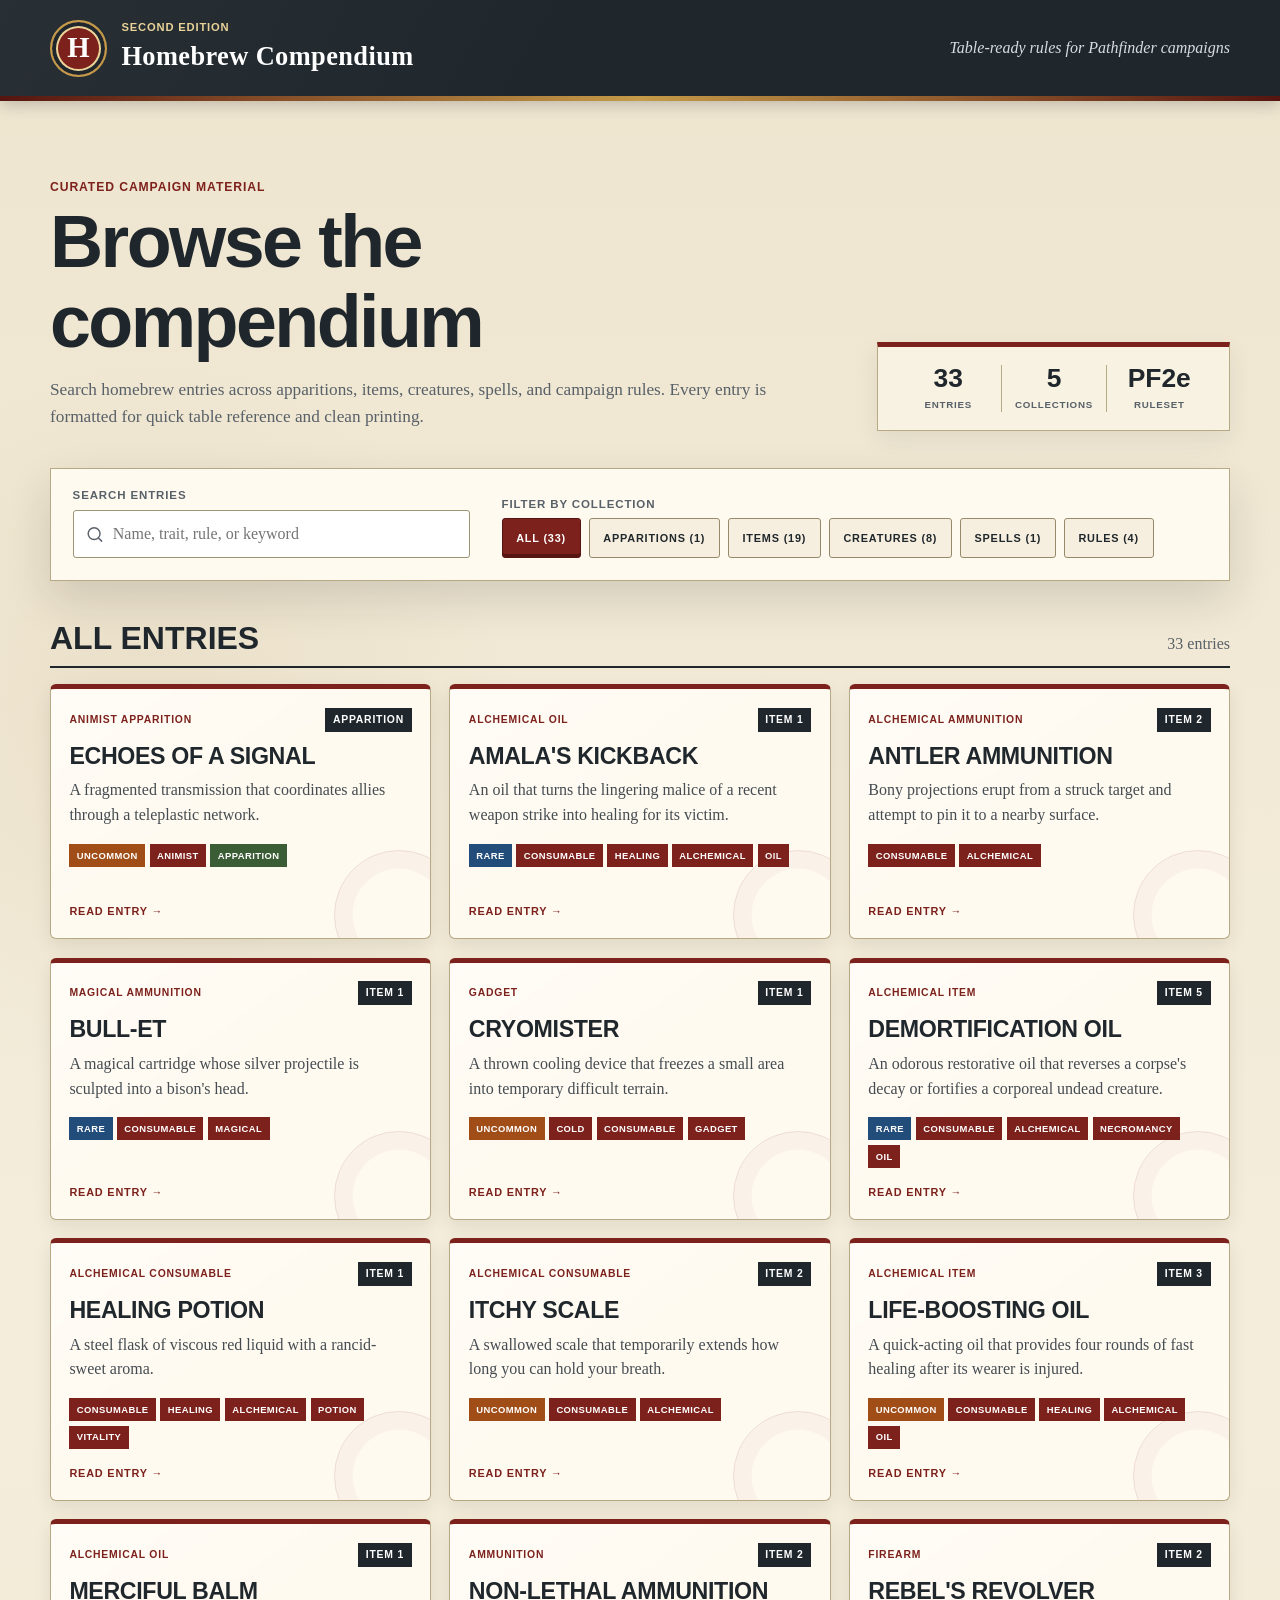
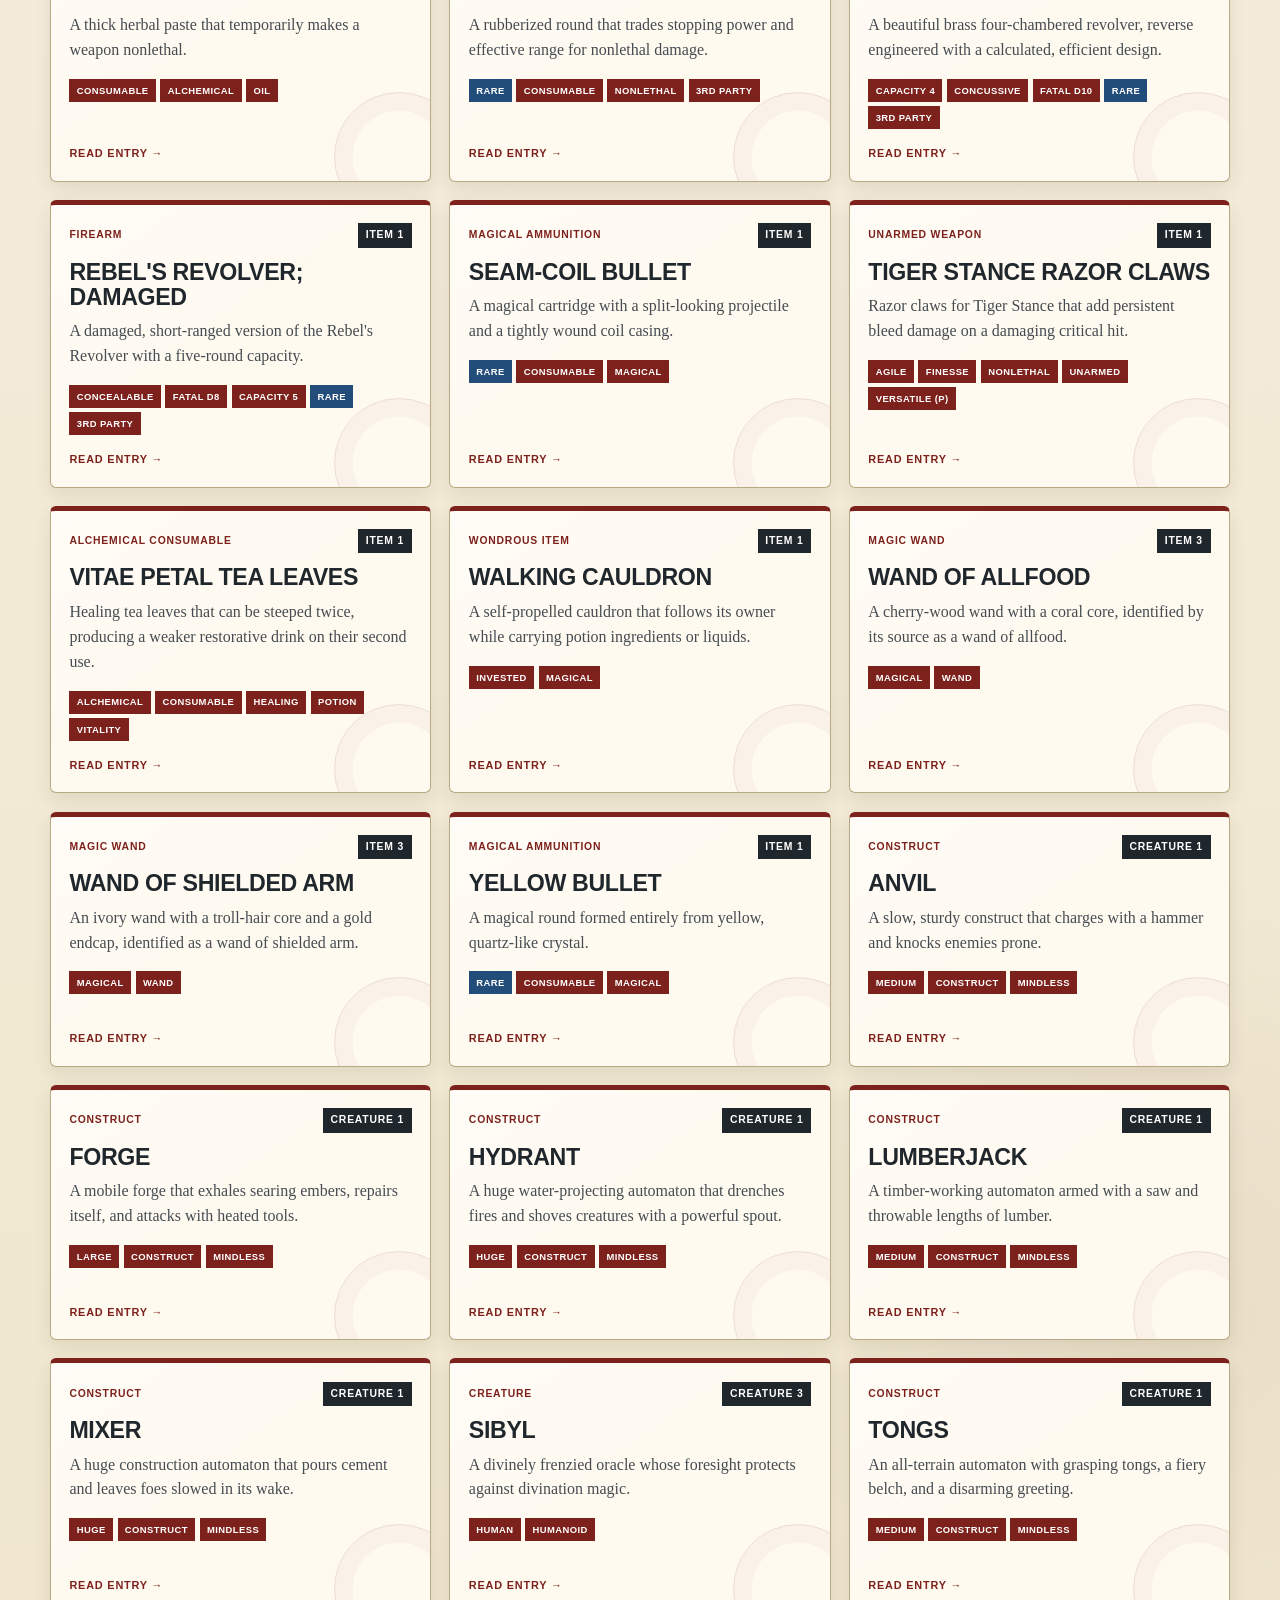
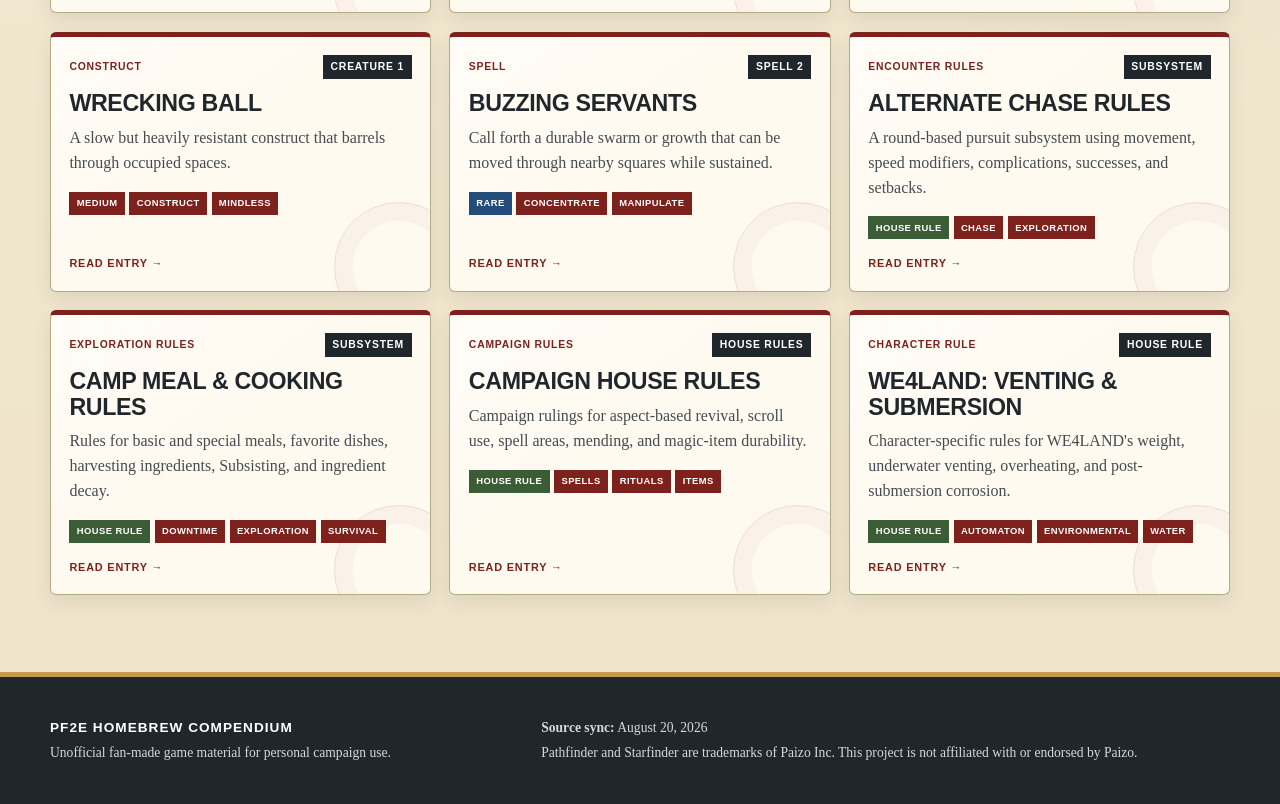
==== index.html @ d713f365 "Publish Pathfinder Gaileia homebrew catalogue" ====
<!doctype html>
<html lang="en">
  <head>
    <meta charset="utf-8">
    <meta name="viewport" content="width=device-width, initial-scale=1">
    <meta name="theme-color" content="#20272c">
    <meta
      name="description"
      content="A searchable, print-friendly collection of Pathfinder Second Edition homebrew rules, items, spells, and apparitions."
    >
    <title>PF2e Homebrew Compendium</title>
    <link rel="stylesheet" href="assets/css/styles.css">
    <script defer src="assets/js/content.js"></script>
    <script defer src="assets/js/app.js"></script>
  </head>
  <body>
    <a class="skip-link" href="#main-content">Skip to content</a>

    <header class="site-header">
      <div class="masthead wrap">
        <a class="brand" href="#catalogue" aria-label="PF2e Homebrew Compendium home">
          <span class="brand-mark" aria-hidden="true"><span>H</span></span>
          <span class="brand-copy">
            <span class="eyebrow">Second Edition</span>
            <span class="brand-title">Homebrew Compendium</span>
          </span>
        </a>
        <p class="masthead-note">Table-ready rules for Pathfinder campaigns</p>
      </div>
      <div class="gold-rule" aria-hidden="true"></div>
    </header>

    <main id="main-content" class="wrap">
      <section id="catalogue-view" aria-labelledby="catalogue-title">
        <div class="hero">
          <div>
            <p class="kicker">Curated campaign material</p>
            <h1 id="catalogue-title">Browse the compendium</h1>
            <p class="hero-copy">
              Search homebrew entries across apparitions, items, creatures, spells, and campaign rules.
              Every entry is formatted for quick table reference and clean printing.
            </p>
          </div>
          <dl class="catalogue-stats" aria-label="Catalogue summary">
            <div><dt id="entry-total">33</dt><dd>Entries</dd></div>
            <div><dt>5</dt><dd>Collections</dd></div>
            <div><dt>PF2e</dt><dd>Ruleset</dd></div>
          </dl>
        </div>

        <section class="catalogue-tools" aria-label="Catalogue controls">
          <label class="search-field" for="search-input">
            <span>Search entries</span>
            <span class="search-control">
              <svg viewBox="0 0 24 24" aria-hidden="true">
                <path d="m21 21-4.35-4.35m2.35-5.15A7.5 7.5 0 1 1 4 11.5a7.5 7.5 0 0 1 15 0Z"></path>
              </svg>
              <input id="search-input" type="search" placeholder="Name, trait, rule, or keyword" autocomplete="off">
            </span>
          </label>
          <div>
            <span class="control-label">Filter by collection</span>
            <div id="category-filters" class="filter-list" role="group" aria-label="Filter entries by collection"></div>
          </div>
        </section>

        <div class="results-heading">
          <h2 id="results-title">All entries</h2>
          <p id="results-count" aria-live="polite"></p>
        </div>
        <div id="catalogue-grid" class="catalogue-grid"></div>
        <div id="empty-state" class="empty-state" hidden>
          <h2>No matching entries</h2>
          <p>Try a different search term or return to all collections.</p>
          <button id="clear-search" class="button button-secondary" type="button">Clear filters</button>
        </div>
      </section>

      <section id="detail-view" class="detail-view" aria-live="polite" hidden></section>
    </main>

    <footer class="site-footer">
      <div class="wrap footer-grid">
        <div>
          <p class="footer-title">PF2e Homebrew Compendium</p>
          <p>Unofficial fan-made game material for personal campaign use.</p>
        </div>
        <div>
          <p><strong>Source sync:</strong> August 20, 2026</p>
          <p>Pathfinder and Starfinder are trademarks of Paizo Inc. This project is not affiliated with or endorsed by Paizo.</p>
        </div>
      </div>
    </footer>
  </body>
</html>
---- assets/css/styles.css ----
:root {
  --ink: #20272c;
  --muted-ink: #586068;
  --paper: #f4eddb;
  --paper-light: #fffaf0;
  --paper-deep: #e2d5b6;
  --red: #7d211c;
  --red-dark: #561510;
  --gold: #c59a48;
  --gold-light: #ead399;
  --line: #b7a984;
  --blue: #224c79;
  --green: #3b5d35;
  --shadow: 0 18px 45px rgb(25 28 30 / 14%);
  --radius: 6px;
  --wrap: 1180px;
}

* {
  box-sizing: border-box;
}

html {
  scroll-behavior: smooth;
}

body {
  min-width: 300px;
  margin: 0;
  color: var(--ink);
  background:
    radial-gradient(circle at 12% 18%, rgb(139 96 42 / 7%), transparent 23rem),
    radial-gradient(circle at 92% 72%, rgb(91 46 31 / 6%), transparent 26rem),
    linear-gradient(180deg, #eee5cf 0%, var(--paper) 32%, #efe4ca 100%);
  font-family: Georgia, "Times New Roman", serif;
  line-height: 1.55;
}

button,
input {
  font: inherit;
}

button,
a {
  -webkit-tap-highlight-color: transparent;
}

a {
  color: var(--red);
  text-underline-offset: 0.17em;
}

a:hover {
  color: var(--red-dark);
}

.wrap {
  width: min(calc(100% - 2.25rem), var(--wrap));
  margin-inline: auto;
}

.skip-link {
  position: fixed;
  z-index: 100;
  top: 0.75rem;
  left: 0.75rem;
  padding: 0.7rem 1rem;
  color: #fff;
  background: var(--ink);
  border-radius: 4px;
  transform: translateY(-180%);
}

.skip-link:focus {
  transform: translateY(0);
}

.site-header {
  color: #fff;
  background:
    linear-gradient(120deg, rgb(255 255 255 / 4%), transparent 45%),
    var(--ink);
  box-shadow: 0 3px 16px rgb(0 0 0 / 22%);
}

.masthead {
  display: flex;
  min-height: 96px;
  align-items: center;
  justify-content: space-between;
  gap: 2rem;
  padding-block: 1rem;
}

.brand {
  display: inline-flex;
  align-items: center;
  gap: 0.9rem;
  color: #fff;
  text-decoration: none;
}

.brand:hover {
  color: #fff;
}

.brand-mark {
  display: grid;
  width: 57px;
  aspect-ratio: 1;
  place-items: center;
  border: 2px solid var(--gold);
  border-radius: 50%;
  background: var(--red);
  box-shadow: inset 0 0 0 4px var(--ink), inset 0 0 0 6px var(--gold-light);
  font: 700 1.8rem/1 Georgia, serif;
}

.brand-mark span {
  transform: translateY(-1px);
}

.brand-copy {
  display: grid;
}

.eyebrow,
.kicker,
.control-label,
.entry-type,
.entry-level,
.rules-heading,
.footer-title,
.button,
.filter-button,
.catalogue-stats dd,
.card-link {
  font-family: "Arial Narrow", "Roboto Condensed", Arial, sans-serif;
  font-weight: 800;
  letter-spacing: 0.075em;
  text-transform: uppercase;
}

.eyebrow {
  color: var(--gold-light);
  font-size: 0.7rem;
}

.brand-title {
  font-size: clamp(1.18rem, 2.4vw, 1.65rem);
  font-weight: 700;
  letter-spacing: 0.015em;
}

.masthead-note {
  max-width: 290px;
  margin: 0;
  color: #d8dce0;
  text-align: right;
  font-style: italic;
}

.gold-rule {
  height: 5px;
  background: linear-gradient(90deg, var(--red-dark), var(--gold), var(--red-dark));
}

main.wrap {
  min-height: 70vh;
  padding-block: clamp(2.5rem, 6vw, 5rem);
}

.hero {
  display: grid;
  grid-template-columns: minmax(0, 1.7fr) minmax(260px, 0.8fr);
  gap: clamp(2rem, 6vw, 5rem);
  align-items: end;
  margin-bottom: 2.3rem;
}

.kicker {
  margin: 0 0 0.35rem;
  color: var(--red);
  font-size: 0.76rem;
}

h1,
h2,
h3,
h4,
p {
  overflow-wrap: anywhere;
}

h1,
h2,
h3,
h4 {
  color: var(--ink);
  font-family: "Arial Narrow", "Roboto Condensed", Arial, sans-serif;
  line-height: 1.08;
}

h1 {
  margin: 0;
  font-size: clamp(2.25rem, 6vw, 4.6rem);
  letter-spacing: -0.035em;
}

.hero-copy {
  max-width: 720px;
  margin: 1rem 0 0;
  color: var(--muted-ink);
  font-size: 1.08rem;
}

.catalogue-stats {
  display: grid;
  grid-template-columns: repeat(3, 1fr);
  margin: 0;
  padding: 1.1rem;
  border: 1px solid var(--line);
  border-top: 5px solid var(--red);
  background: rgb(255 250 240 / 58%);
  box-shadow: 0 9px 22px rgb(31 35 38 / 8%);
}

.catalogue-stats div {
  min-width: 0;
  text-align: center;
}

.catalogue-stats div + div {
  border-left: 1px solid var(--line);
}

.catalogue-stats dt {
  font: 700 clamp(1.2rem, 3vw, 1.65rem)/1 "Arial Narrow", Arial, sans-serif;
}

.catalogue-stats dd {
  margin: 0.35rem 0 0;
  color: var(--muted-ink);
  font-size: 0.61rem;
}

.catalogue-tools {
  display: grid;
  grid-template-columns: minmax(240px, 0.9fr) minmax(0, 1.6fr);
  gap: 1.4rem 2rem;
  align-items: end;
  padding: 1.35rem;
  border: 1px solid var(--line);
  background: var(--paper-light);
  box-shadow: var(--shadow);
}

.search-field,
.catalogue-tools > div {
  display: grid;
  gap: 0.5rem;
}

.search-field > span:first-child,
.control-label {
  color: var(--muted-ink);
  font: 800 0.72rem/1 "Arial Narrow", Arial, sans-serif;
  letter-spacing: 0.075em;
  text-transform: uppercase;
}

.search-control {
  position: relative;
  display: block;
}

.search-control svg {
  position: absolute;
  top: 50%;
  left: 0.75rem;
  width: 19px;
  fill: none;
  stroke: var(--muted-ink);
  stroke-linecap: round;
  stroke-width: 1.8;
  transform: translateY(-50%);
}

.search-control input {
  width: 100%;
  min-height: 46px;
  padding: 0.68rem 0.8rem 0.68rem 2.45rem;
  color: var(--ink);
  border: 1px solid #9e9478;
  border-radius: 3px;
  outline: none;
  background: #fff;
}

.search-control input:focus {
  border-color: var(--red);
  box-shadow: 0 0 0 3px rgb(125 33 28 / 15%);
}

.filter-list {
  display: flex;
  flex-wrap: wrap;
  gap: 0.5rem;
}

.filter-button,
.button {
  min-height: 40px;
  padding: 0.6rem 0.85rem;
  color: var(--ink);
  border: 1px solid #96896b;
  border-radius: 3px;
  background: #f6efdf;
  cursor: pointer;
  font-size: 0.68rem;
  transition: 130ms ease;
}

.filter-button:hover,
.filter-button:focus-visible,
.button:hover,
.button:focus-visible {
  color: #fff;
  border-color: var(--red);
  outline: none;
  background: var(--red);
}

.filter-button[aria-pressed="true"] {
  color: #fff;
  border-color: var(--red-dark);
  background: var(--red);
  box-shadow: inset 0 -3px 0 var(--red-dark);
}

.results-heading {
  display: flex;
  align-items: baseline;
  justify-content: space-between;
  gap: 1rem;
  margin: 2.5rem 0 1rem;
  padding-bottom: 0.6rem;
  border-bottom: 2px solid var(--ink);
}

.results-heading h2 {
  margin: 0;
  font-size: clamp(1.45rem, 3vw, 2rem);
  text-transform: uppercase;
}

.results-heading p {
  margin: 0;
  color: var(--muted-ink);
}

.catalogue-grid {
  display: grid;
  grid-template-columns: repeat(3, minmax(0, 1fr));
  gap: 1.15rem;
}

.entry-card {
  position: relative;
  display: grid;
  min-height: 255px;
  grid-template-rows: auto auto 1fr auto;
  padding: 1.15rem;
  overflow: hidden;
  border: 1px solid var(--line);
  border-top: 5px solid var(--red);
  border-radius: var(--radius);
  background:
    linear-gradient(145deg, rgb(255 255 255 / 48%), transparent 45%),
    var(--paper-light);
  box-shadow: 0 7px 18px rgb(39 33 27 / 9%);
  transition: transform 150ms ease, box-shadow 150ms ease;
}

.entry-card::after {
  position: absolute;
  right: -2.1rem;
  bottom: -2.6rem;
  width: 8rem;
  aspect-ratio: 1;
  border: 1px solid rgb(125 33 28 / 13%);
  border-radius: 50%;
  content: "";
  box-shadow: inset 0 0 0 1.1rem rgb(125 33 28 / 4%);
}

.entry-card:hover {
  z-index: 1;
  box-shadow: var(--shadow);
  transform: translateY(-3px);
}

.card-meta {
  display: flex;
  align-items: center;
  justify-content: space-between;
  gap: 1rem;
}

.entry-type,
.entry-level {
  margin: 0;
  font-size: 0.65rem;
}

.entry-type {
  color: var(--red);
}

.entry-level {
  padding: 0.25rem 0.48rem;
  color: #fff;
  background: var(--ink);
}

.entry-card h3 {
  margin: 0.75rem 0 0.6rem;
  font-size: 1.45rem;
  letter-spacing: -0.015em;
  text-transform: uppercase;
}

.entry-summary {
  margin: 0 0 1rem;
  color: #454c51;
}

.trait-list {
  display: flex;
  flex-wrap: wrap;
  gap: 0.28rem;
  align-content: start;
  margin: 0 0 1rem;
  padding: 0;
  list-style: none;
}

.trait {
  display: inline-flex;
  align-items: center;
  min-height: 23px;
  padding: 0.25rem 0.46rem;
  color: #fff;
  background: var(--red);
  font: 800 0.59rem/1 "Arial Narrow", Arial, sans-serif;
  letter-spacing: 0.045em;
  text-transform: uppercase;
}

.trait[data-trait="rare"] {
  background: var(--blue);
}

.trait[data-trait="uncommon"] {
  background: #a04d18;
}

.trait[data-trait="apparition"],
.trait[data-trait="house rule"] {
  background: var(--green);
}

.card-link {
  position: relative;
  z-index: 2;
  align-self: end;
  width: fit-content;
  color: var(--red);
  font-size: 0.68rem;
  text-decoration: none;
}

.card-link::after {
  content: "  →";
}

.card-link::before {
  position: absolute;
  inset: -230px -320px -18px -18px;
  content: "";
}

.card-link:focus-visible {
  outline: 3px solid var(--gold);
  outline-offset: 5px;
}

.empty-state {
  padding: 4rem 1.5rem;
  border: 1px dashed #9e9478;
  text-align: center;
}

.empty-state h2,
.empty-state p {
  margin-top: 0;
}

.detail-view {
  max-width: 980px;
  margin-inline: auto;
}

.detail-nav {
  display: flex;
  flex-wrap: wrap;
  justify-content: space-between;
  gap: 0.75rem;
  margin-bottom: 1rem;
}

.button {
  display: inline-flex;
  align-items: center;
  justify-content: center;
  gap: 0.4rem;
  text-decoration: none;
}

.button-primary {
  color: #fff;
  border-color: var(--red-dark);
  background: var(--red);
}

.button-secondary {
  background: var(--paper-light);
}

.rules-card {
  position: relative;
  padding: clamp(1.2rem, 4vw, 3.2rem);
  overflow: hidden;
  border: 1px solid #998b68;
  background:
    linear-gradient(140deg, rgb(255 255 255 / 58%), transparent 30%),
    var(--paper-light);
  box-shadow: var(--shadow);
}

.rules-card::before,
.rules-card::after {
  position: absolute;
  left: 0;
  width: 100%;
  height: 7px;
  content: "";
  background: linear-gradient(90deg, var(--red-dark), var(--red), var(--gold), var(--red));
}

.rules-card::before {
  top: 0;
}

.rules-card::after {
  bottom: 0;
  transform: rotate(180deg);
}

.rules-title-row {
  display: grid;
  grid-template-columns: minmax(0, 1fr) auto;
  gap: 1rem;
  align-items: end;
  padding-bottom: 0.5rem;
  border-bottom: 3px solid var(--ink);
}

.rules-title-row h1 {
  font-size: clamp(2rem, 6vw, 4.1rem);
  text-transform: uppercase;
}

.rules-heading {
  align-self: center;
  font-size: clamp(1rem, 2.5vw, 1.6rem);
  white-space: nowrap;
}

.detail-intro {
  margin: 1.15rem 0;
  font-size: 1.06rem;
  font-style: italic;
}

.detail-body > :first-child {
  margin-top: 0;
}

.detail-body h2 {
  margin: 2rem 0 0.75rem;
  padding: 0.3rem 0.55rem;
  color: #fff;
  background: var(--red);
  font-size: 1.25rem;
  letter-spacing: 0.025em;
  text-transform: uppercase;
}

.detail-body h3 {
  margin: 1.65rem 0 0.45rem;
  padding-bottom: 0.25rem;
  border-bottom: 1px solid var(--line);
  font-size: 1.08rem;
  text-transform: uppercase;
}

.detail-body h4 {
  margin-bottom: 0.35rem;
  font-size: 1rem;
  text-transform: uppercase;
}

.detail-body p {
  margin: 0.55rem 0;
}

.detail-body ul,
.detail-body ol {
  margin: 0.6rem 0 1rem;
  padding-left: 1.4rem;
}

.detail-body li + li {
  margin-top: 0.36rem;
}

.stat-block {
  margin-block: 0.9rem;
  border-block: 1px solid var(--line);
}

.stat-line {
  display: grid;
  grid-template-columns: minmax(120px, 0.28fr) minmax(0, 1fr);
  gap: 0.8rem;
  padding: 0.44rem 0;
}

.stat-line + .stat-line {
  border-top: 1px dotted #c7bb9c;
}

.stat-line dt,
.stat-line dd {
  margin: 0;
}

.stat-line dt {
  font-weight: 700;
}

.rules-subcard {
  margin-block: 1.2rem;
  padding: 1rem;
  border: 1px solid var(--line);
  border-left: 6px solid var(--red);
  background: #fbf4e4;
}

.rules-subcard > :first-child {
  margin-top: 0;
}

.rules-subcard > :last-child {
  margin-bottom: 0;
}

.action-icon {
  display: inline-grid;
  min-width: 1.2em;
  place-items: center;
  color: var(--ink);
  font-family: Arial, sans-serif;
  letter-spacing: -0.12em;
}

.spell-list {
  display: grid;
  gap: 0.45rem;
  margin: 0;
  padding: 0;
  list-style: none;
}

.spell-list li {
  display: grid;
  grid-template-columns: minmax(75px, 0.22fr) minmax(0, 1fr);
  gap: 0.65rem;
  align-items: baseline;
  padding-bottom: 0.34rem;
  border-bottom: 1px dotted #c7bb9c;
}

.spell-rank {
  font-weight: 700;
}

.spell-list a {
  font-weight: 700;
}

.table-wrap {
  max-width: 100%;
  margin-block: 1rem;
  overflow-x: auto;
  border: 1px solid var(--line);
}

table {
  width: 100%;
  border-collapse: collapse;
  background: #fffaf0;
}

th,
td {
  padding: 0.55rem 0.65rem;
  border-bottom: 1px solid #d4c7a7;
  text-align: left;
  vertical-align: top;
}

th {
  color: #fff;
  background: var(--ink);
  font-family: "Arial Narrow", Arial, sans-serif;
  font-size: 0.76rem;
  letter-spacing: 0.04em;
  text-transform: uppercase;
}

tr:last-child td {
  border-bottom: 0;
}

tbody tr:nth-child(even) {
  background: #f1e7d1;
}

.source-note {
  margin: 2rem 0 0;
  padding-top: 0.8rem;
  color: var(--muted-ink);
  border-top: 1px solid var(--line);
  font-size: 0.86rem;
}

.not-found {
  padding: 4rem 1.5rem;
  border: 1px solid var(--line);
  background: var(--paper-light);
  text-align: center;
}

.site-footer {
  padding-block: 2.3rem;
  color: #d5d8da;
  border-top: 5px solid var(--gold);
  background: var(--ink);
  font-size: 0.85rem;
}

.footer-grid {
  display: grid;
  grid-template-columns: 0.8fr 1.2fr;
  gap: 2rem;
}

.site-footer p {
  margin: 0.25rem 0;
}

.footer-title {
  color: #fff;
}

@media (max-width: 900px) {
  .catalogue-grid {
    grid-template-columns: repeat(2, minmax(0, 1fr));
  }

  .hero {
    grid-template-columns: 1fr;
  }

  .catalogue-stats {
    max-width: 560px;
  }
}

@media (max-width: 690px) {
  .masthead {
    min-height: 84px;
  }

  .masthead-note {
    display: none;
  }

  .catalogue-tools,
  .footer-grid {
    grid-template-columns: 1fr;
  }

  .rules-title-row {
    grid-template-columns: 1fr;
  }

  .rules-heading {
    white-space: normal;
  }
}

@media (max-width: 540px) {
  .wrap {
    width: min(calc(100% - 1.25rem), var(--wrap));
  }

  .brand-mark {
    width: 48px;
  }

  .catalogue-grid {
    grid-template-columns: 1fr;
  }

  .catalogue-stats {
    padding-inline: 0.55rem;
  }

  .catalogue-tools,
  .rules-card {
    padding-inline: 0.9rem;
  }

  .results-heading,
  .detail-nav {
    align-items: stretch;
    flex-direction: column;
  }

  .detail-nav .button {
    width: 100%;
  }

  .stat-line {
    grid-template-columns: 1fr;
    gap: 0.1rem;
  }

  .spell-list li {
    grid-template-columns: 1fr;
    gap: 0.08rem;
  }
}

@media (prefers-reduced-motion: reduce) {
  *,
  *::before,
  *::after {
    scroll-behavior: auto !important;
    transition: none !important;
  }
}

@media print {
  @page {
    margin: 0.55in;
  }

  body {
    color: #000;
    background: #fff;
    font-size: 10.5pt;
  }

  .site-header,
  .site-footer,
  #catalogue-view,
  .detail-nav {
    display: none !important;
  }

  main.wrap {
    width: 100%;
    padding: 0;
  }

  .detail-view {
    display: block !important;
    max-width: none;
  }

  .rules-card {
    padding: 0;
    border: 0;
    box-shadow: none;
  }

  .rules-card::before,
  .rules-card::after {
    display: none;
  }

  .rules-title-row h1 {
    font-size: 27pt;
  }

  .detail-body h2 {
    color: #000;
    border-block: 2px solid #000;
    background: transparent;
  }

  a {
    color: #000;
    text-decoration: none;
  }

  .rules-subcard,
  table,
  tr,
  .stat-block {
    break-inside: avoid;
  }

  .source-note {
    font-size: 8.5pt;
  }
}
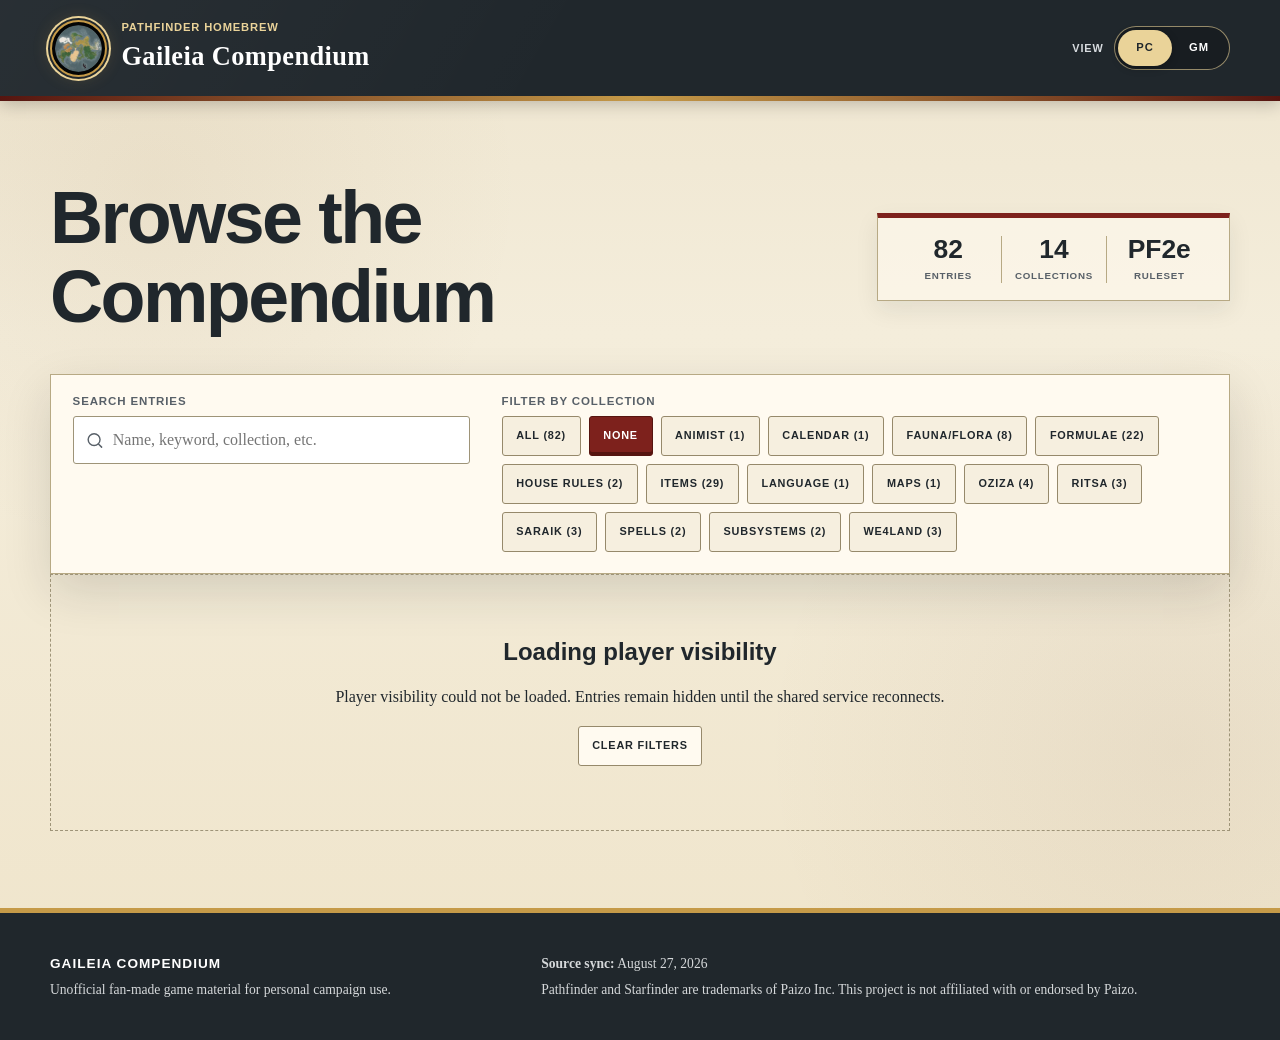
==== commit db26927c: "Promote the compendium preview to production" ====
--- a/index.html
+++ b/index.html
@@ -6,11 +6,13 @@
     <meta name="theme-color" content="#20272c">
     <meta
       name="description"
-      content="A searchable, print-friendly collection of Pathfinder Second Edition homebrew rules, items, spells, and apparitions."
+      content="The searchable Gaileia collection of Pathfinder Second Edition homebrew, campaign material, and language tools."
     >
-    <title>PF2e Homebrew Compendium</title>
+    <title>Gaileia Compendium</title>
+    <link rel="canonical" href="https://casstform.github.io/pathfinder-gaileia-homebrew/">
     <link rel="stylesheet" href="assets/css/styles.css">
-    <script defer src="assets/js/content.js"></script>
+    <script defer src="assets/js/catalogue-data.js"></script>
+    <script defer src="assets/js/visibility-config.js"></script>
     <script defer src="assets/js/app.js"></script>
   </head>
   <body>
@@ -18,14 +20,25 @@
 
     <header class="site-header">
       <div class="masthead wrap">
-        <a class="brand" href="#catalogue" aria-label="PF2e Homebrew Compendium home">
-          <span class="brand-mark" aria-hidden="true"><span>H</span></span>
+        <a class="brand" href="#catalogue" aria-label="Gaileia Compendium home">
+          <span class="brand-mark" aria-hidden="true">
+            <img src="assets/img/gaileia-globe.webp" alt="">
+          </span>
           <span class="brand-copy">
-            <span class="eyebrow">Second Edition</span>
-            <span class="brand-title">Homebrew Compendium</span>
+            <span class="eyebrow">Pathfinder Homebrew</span>
+            <span class="brand-title">Gaileia Compendium</span>
           </span>
         </a>
-        <p class="masthead-note">Table-ready rules for Pathfinder campaigns</p>
+        <div class="viewer-switch" aria-label="Viewer mode">
+          <span class="viewer-label">View</span>
+          <div class="viewer-options" role="group" aria-label="Choose PC or GM view">
+            <button id="pc-mode" class="viewer-option" type="button" aria-pressed="true">PC</button>
+            <button id="gm-mode" class="viewer-option" type="button" aria-pressed="false">GM</button>
+          </div>
+          <button id="manage-visibility" class="manage-visibility-button" type="button" hidden>
+            Manage visibility
+          </button>
+        </div>
       </div>
       <div class="gold-rule" aria-hidden="true"></div>
     </header>
@@ -33,17 +46,10 @@
     <main id="main-content" class="wrap">
       <section id="catalogue-view" aria-labelledby="catalogue-title">
         <div class="hero">
-          <div>
-            <p class="kicker">Curated campaign material</p>
-            <h1 id="catalogue-title">Browse the compendium</h1>
-            <p class="hero-copy">
-              Search homebrew entries across apparitions, items, creatures, spells, and campaign rules.
-              Every entry is formatted for quick table reference and clean printing.
-            </p>
-          </div>
+          <h1 id="catalogue-title">Browse the Compendium</h1>
           <dl class="catalogue-stats" aria-label="Catalogue summary">
-            <div><dt id="entry-total">33</dt><dd>Entries</dd></div>
-            <div><dt>5</dt><dd>Collections</dd></div>
+            <div><dt id="entry-total">82</dt><dd>Entries</dd></div>
+            <div><dt id="collection-total">14</dt><dd>Collections</dd></div>
             <div><dt>PF2e</dt><dd>Ruleset</dd></div>
           </dl>
         </div>
@@ -55,7 +61,7 @@
               <svg viewBox="0 0 24 24" aria-hidden="true">
                 <path d="m21 21-4.35-4.35m2.35-5.15A7.5 7.5 0 1 1 4 11.5a7.5 7.5 0 0 1 15 0Z"></path>
               </svg>
-              <input id="search-input" type="search" placeholder="Name, trait, rule, or keyword" autocomplete="off">
+              <input id="search-input" type="search" placeholder="Name, keyword, collection, etc." autocomplete="off">
             </span>
           </label>
           <div>
@@ -64,15 +70,17 @@
           </div>
         </section>
 
-        <div class="results-heading">
-          <h2 id="results-title">All entries</h2>
+        <div class="results-heading" hidden>
+          <h2 id="results-title"></h2>
+          <p id="formula-filter-help" class="sr-only">Choose one or more Formulae filters. Multiple crafters expand the results, multiple crafting methods expand the results, and selections across those two groups must both match.</p>
+          <div id="formula-filters" class="formula-filter-list" role="group" aria-label="Filter Formulae entries" aria-describedby="formula-filter-help" hidden></div>
           <p id="results-count" aria-live="polite"></p>
         </div>
         <div id="catalogue-grid" class="catalogue-grid"></div>
-        <div id="empty-state" class="empty-state" hidden>
-          <h2>No matching entries</h2>
-          <p>Try a different search term or return to all collections.</p>
-          <button id="clear-search" class="button button-secondary" type="button">Clear filters</button>
+        <div id="empty-state" class="empty-state">
+          <h2 id="empty-state-title">Choose a collection</h2>
+          <p id="empty-state-message">Select All or one or more collections to browse the compendium.</p>
+          <button id="clear-search" class="button button-secondary" type="button" hidden>Clear filters</button>
         </div>
       </section>
 
@@ -82,14 +90,59 @@
     <footer class="site-footer">
       <div class="wrap footer-grid">
         <div>
-          <p class="footer-title">PF2e Homebrew Compendium</p>
+          <p class="footer-title">Gaileia Compendium</p>
           <p>Unofficial fan-made game material for personal campaign use.</p>
         </div>
         <div>
-          <p><strong>Source sync:</strong> August 20, 2026</p>
+          <p><strong>Source sync:</strong> August 27, 2026</p>
           <p>Pathfinder and Starfinder are trademarks of Paizo Inc. This project is not affiliated with or endorsed by Paizo.</p>
         </div>
       </div>
     </footer>
+
+    <dialog id="gm-access-dialog" class="access-dialog" aria-labelledby="gm-access-title">
+      <form id="gm-access-form">
+        <p class="kicker">Restricted view</p>
+        <h2 id="gm-access-title">Unlock GM mode</h2>
+        <p>Enter the GM passcode. PC mode is restored whenever this page is opened afresh.</p>
+        <label class="dialog-field" for="gm-passcode">
+          <span>Passcode</span>
+          <input id="gm-passcode" type="password" autocomplete="current-password" required>
+        </label>
+        <p id="gm-access-error" class="form-error" role="alert" hidden>That passcode did not match.</p>
+        <div class="dialog-actions">
+          <button id="cancel-gm-access" class="button button-secondary" type="button">Cancel</button>
+          <button class="button button-primary" type="submit">Unlock GM mode</button>
+        </div>
+      </form>
+    </dialog>
+
+    <dialog id="visibility-dialog" class="visibility-dialog" aria-labelledby="visibility-title">
+      <div class="visibility-dialog-shell">
+        <header class="visibility-dialog-header">
+          <div>
+            <p class="kicker">GM controls</p>
+            <h2 id="visibility-title">Manage player visibility</h2>
+            <p id="visibility-summary">Choose which entries appear in PC view.</p>
+          </div>
+          <button id="close-visibility" class="dialog-close" type="button" aria-label="Close visibility manager">×</button>
+        </header>
+
+        <div class="visibility-manager-tools">
+          <label class="visibility-search" for="visibility-search">
+            <span>Find an entry</span>
+            <input id="visibility-search" type="search" placeholder="Name or collection" autocomplete="off">
+          </label>
+          <div class="visibility-filter-list" role="group" aria-label="Filter entries by visibility">
+            <button type="button" data-visibility-filter="all" aria-pressed="true">All</button>
+            <button type="button" data-visibility-filter="pc" aria-pressed="false">PC visible</button>
+            <button type="button" data-visibility-filter="gm" aria-pressed="false">GM only</button>
+          </div>
+        </div>
+
+        <p id="visibility-manager-status" class="gm-only-status" role="status" hidden></p>
+        <div id="visibility-manager-list" class="visibility-manager-list"></div>
+      </div>
+    </dialog>
   </body>
 </html>
--- a/assets/css/styles.css
+++ b/assets/css/styles.css
@@ -11,6 +11,8 @@
   --line: #b7a984;
   --blue: #224c79;
   --green: #3b5d35;
+  --collection-color: var(--red);
+  --collection-wash: rgb(125 33 28 / 8%);
   --shadow: 0 18px 45px rgb(25 28 30 / 14%);
   --radius: 6px;
   --wrap: 1180px;
@@ -18,6 +20,17 @@
 
 * {
   box-sizing: border-box;
+}
+
+.sr-only {
+  position: absolute;
+  width: 1px;
+  height: 1px;
+  padding: 0;
+  overflow: hidden;
+  clip: rect(0, 0, 0, 0);
+  white-space: nowrap;
+  border: 0;
 }
 
 html {
@@ -106,19 +119,28 @@
 }
 
 .brand-mark {
+  position: relative;
   display: grid;
   width: 57px;
   aspect-ratio: 1;
+  padding: 3px;
   place-items: center;
+  overflow: hidden;
   border: 2px solid var(--gold);
   border-radius: 50%;
-  background: var(--red);
-  box-shadow: inset 0 0 0 4px var(--ink), inset 0 0 0 6px var(--gold-light);
-  font: 700 1.8rem/1 Georgia, serif;
-}
-
-.brand-mark span {
-  transform: translateY(-1px);
+  background: #030404;
+  box-shadow:
+    0 0 0 2px var(--ink),
+    0 0 0 4px var(--gold-light),
+    0 0 18px rgb(197 154 72 / 24%);
+}
+
+.brand-mark img {
+  display: block;
+  width: 100%;
+  height: 100%;
+  border-radius: 50%;
+  object-fit: cover;
 }
 
 .brand-copy {
@@ -153,12 +175,76 @@
   letter-spacing: 0.015em;
 }
 
-.masthead-note {
-  max-width: 290px;
-  margin: 0;
+.viewer-switch {
+  display: flex;
+  flex-wrap: wrap;
+  align-items: center;
+  justify-content: flex-end;
+  gap: 0.65rem;
+}
+
+.viewer-label {
   color: #d8dce0;
-  text-align: right;
-  font-style: italic;
+  font: 800 0.68rem/1 "Arial Narrow", Arial, sans-serif;
+  letter-spacing: 0.08em;
+  text-transform: uppercase;
+}
+
+.viewer-options {
+  display: inline-grid;
+  grid-template-columns: repeat(2, 1fr);
+  padding: 3px;
+  border: 1px solid rgb(234 211 153 / 60%);
+  border-radius: 999px;
+  background: rgb(0 0 0 / 24%);
+}
+
+.viewer-option {
+  min-width: 54px;
+  min-height: 36px;
+  padding: 0.45rem 0.75rem;
+  color: #fff;
+  border: 0;
+  border-radius: 999px;
+  background: transparent;
+  cursor: pointer;
+  font: 800 0.7rem/1 "Arial Narrow", Arial, sans-serif;
+  letter-spacing: 0.08em;
+}
+
+.viewer-option[aria-pressed="true"] {
+  color: var(--ink);
+  background: var(--gold-light);
+  box-shadow: 0 2px 8px rgb(0 0 0 / 24%);
+}
+
+.viewer-option:focus-visible {
+  outline: 3px solid #fff;
+  outline-offset: 3px;
+}
+
+.manage-visibility-button {
+  min-height: 36px;
+  padding: 0.55rem 0.75rem;
+  color: #fff;
+  border: 1px solid rgb(234 211 153 / 70%);
+  border-radius: 3px;
+  background: rgb(255 255 255 / 8%);
+  cursor: pointer;
+  font: 800 0.65rem/1 "Arial Narrow", Arial, sans-serif;
+  letter-spacing: 0.075em;
+  text-transform: uppercase;
+}
+
+.manage-visibility-button:hover,
+.manage-visibility-button:focus-visible {
+  color: var(--ink);
+  outline: 0;
+  background: var(--gold-light);
+}
+
+.manage-visibility-button[hidden] {
+  display: none;
 }
 
 .gold-rule {
@@ -175,7 +261,7 @@
   display: grid;
   grid-template-columns: minmax(0, 1.7fr) minmax(260px, 0.8fr);
   gap: clamp(2rem, 6vw, 5rem);
-  align-items: end;
+  align-items: center;
   margin-bottom: 2.3rem;
 }
 
@@ -249,7 +335,7 @@
   display: grid;
   grid-template-columns: minmax(240px, 0.9fr) minmax(0, 1.6fr);
   gap: 1.4rem 2rem;
-  align-items: end;
+  align-items: start;
   padding: 1.35rem;
   border: 1px solid var(--line);
   background: var(--paper-light);
@@ -341,14 +427,19 @@
 
 .results-heading {
   display: flex;
-  align-items: baseline;
-  justify-content: space-between;
+  flex-wrap: wrap;
+  align-items: center;
   gap: 1rem;
   margin: 2.5rem 0 1rem;
   padding-bottom: 0.6rem;
   border-bottom: 2px solid var(--ink);
 }
 
+.results-heading[hidden],
+.formula-filter-list[hidden] {
+  display: none;
+}
+
 .results-heading h2 {
   margin: 0;
   font-size: clamp(1.45rem, 3vw, 2rem);
@@ -356,8 +447,42 @@
 }
 
 .results-heading p {
-  margin: 0;
+  margin: 0 0 0 auto;
   color: var(--muted-ink);
+}
+
+.formula-filter-list {
+  display: flex;
+  flex-wrap: wrap;
+  gap: 0.35rem;
+}
+
+.formula-filter-button {
+  min-height: 34px;
+  padding: 0.42rem 0.62rem;
+  color: #17414b;
+  border: 1px solid #6d929a;
+  border-radius: 999px;
+  background: #edf6f7;
+  cursor: pointer;
+  font: 800 0.6rem/1 "Arial Narrow", Arial, sans-serif;
+  letter-spacing: 0.055em;
+  text-transform: uppercase;
+}
+
+.formula-filter-button:hover,
+.formula-filter-button:focus-visible {
+  color: #fff;
+  border-color: #286373;
+  outline: none;
+  background: #286373;
+}
+
+.formula-filter-button[aria-pressed="true"] {
+  color: #fff;
+  border-color: #17414b;
+  background: #286373;
+  box-shadow: inset 0 -2px 0 #17414b;
 }
 
 .catalogue-grid {
@@ -367,6 +492,8 @@
 }
 
 .entry-card {
+  --collection-color: var(--red);
+  --collection-wash: rgb(125 33 28 / 8%);
   position: relative;
   display: grid;
   min-height: 255px;
@@ -374,7 +501,7 @@
   padding: 1.15rem;
   overflow: hidden;
   border: 1px solid var(--line);
-  border-top: 5px solid var(--red);
+  border-top: 5px solid var(--collection-color);
   border-radius: var(--radius);
   background:
     linear-gradient(145deg, rgb(255 255 255 / 48%), transparent 45%),
@@ -385,14 +512,60 @@
 
 .entry-card::after {
   position: absolute;
-  right: -2.1rem;
-  bottom: -2.6rem;
-  width: 8rem;
+  right: -1.35rem;
+  bottom: -1.55rem;
+  display: grid;
+  width: 6.1rem;
   aspect-ratio: 1;
-  border: 1px solid rgb(125 33 28 / 13%);
+  place-items: center;
+  border: 1px solid color-mix(in srgb, var(--collection-color), transparent 64%);
   border-radius: 50%;
-  content: "";
-  box-shadow: inset 0 0 0 1.1rem rgb(125 33 28 / 4%);
+  color: color-mix(in srgb, var(--collection-color), transparent 40%);
+  background: var(--collection-wash);
+  content: attr(data-symbol);
+  font: 700 2.15rem/1 Georgia, serif;
+  box-shadow: inset 0 0 0 0.8rem rgb(255 255 255 / 18%);
+  pointer-events: none;
+}
+
+.entry-card[data-category="animist"] { --collection-color: #99a7b0; --collection-wash: rgb(153 167 176 / 14%); }
+.entry-card[data-category="calendar"] { --collection-color: #6b4f82; --collection-wash: rgb(107 79 130 / 12%); }
+.entry-card[data-category="items"] { --collection-color: #9000cc; --collection-wash: rgb(144 0 204 / 10%); }
+.entry-card[data-category="fauna-flora"] { --collection-color: #824500; --collection-wash: rgb(130 69 0 / 10%); }
+.entry-card[data-category="spells"] { --collection-color: #9a7200; --collection-wash: rgb(154 114 0 / 13%); }
+.entry-card[data-category="subsystems"] { --collection-color: #f24000; --collection-wash: rgb(242 64 0 / 10%); }
+.entry-card[data-category="house-rules"] { --collection-color: #8c0000; --collection-wash: rgb(140 0 0 / 10%); }
+.entry-card[data-category="we4land"] { --collection-color: #b3b3b3; --collection-wash: rgb(179 179 179 / 15%); }
+.entry-card[data-category="oziza"] { --collection-color: #00354a; --collection-wash: rgb(0 53 74 / 10%); }
+.entry-card[data-category="ritsa"] { --collection-color: #5bba61; --collection-wash: rgb(91 186 97 / 12%); }
+.entry-card[data-category="saraik"] { --collection-color: #278a65; --collection-wash: rgb(39 138 101 / 13%); }
+.entry-card[data-category="language"] { --collection-color: #963f82; --collection-wash: rgb(150 63 130 / 13%); }
+.entry-card[data-category="maps"] { --collection-color: #153b00; --collection-wash: rgb(21 59 0 / 10%); }
+.entry-card[data-category="formulae"] { --collection-color: #286373; --collection-wash: rgb(40 99 115 / 12%); }
+
+.entry-card[data-category="items"]::after,
+.entry-card[data-category="saraik"]::after,
+.entry-card[data-category="formulae"]::after {
+  border-radius: 18%;
+  clip-path: polygon(50% 0, 100% 50%, 50% 100%, 0 50%);
+}
+
+.entry-card[data-category="subsystems"]::after,
+.entry-card[data-category="we4land"]::after {
+  border-radius: 0;
+  clip-path: polygon(25% 5%, 75% 5%, 100% 50%, 75% 95%, 25% 95%, 0 50%);
+}
+
+.entry-card[data-category="house-rules"]::after,
+.entry-card[data-category="language"]::after {
+  border-radius: 20% 58% 18% 52%;
+}
+
+.entry-card.is-gm-only {
+  background:
+    linear-gradient(135deg, transparent 0 86%, rgb(32 39 44 / 6%) 86% 89%, transparent 89%),
+    linear-gradient(145deg, rgb(255 255 255 / 48%), transparent 45%),
+    var(--paper-light);
 }
 
 .entry-card:hover {
@@ -415,7 +588,7 @@
 }
 
 .entry-type {
-  color: var(--red);
+  color: var(--collection-color);
 }
 
 .entry-level {
@@ -449,6 +622,8 @@
 .trait {
   display: inline-flex;
   align-items: center;
+  box-sizing: border-box;
+  height: 23px;
   min-height: 23px;
   padding: 0.25rem 0.46rem;
   color: #fff;
@@ -456,6 +631,28 @@
   font: 800 0.59rem/1 "Arial Narrow", Arial, sans-serif;
   letter-spacing: 0.045em;
   text-transform: uppercase;
+}
+
+.trait a {
+  display: inline-flex;
+  align-items: center;
+  height: 100%;
+  min-height: 0;
+  color: inherit;
+  line-height: inherit;
+  text-decoration-color: rgb(255 255 255 / 70%);
+  text-underline-offset: 0.15em;
+}
+
+.trait a:hover,
+.trait a:focus-visible {
+  color: #fff;
+  outline: 2px solid var(--gold-light);
+  outline-offset: 2px;
+}
+
+.inline-traits {
+  margin-top: 0.4rem;
 }
 
 .trait[data-trait="rare"] {
@@ -476,9 +673,64 @@
   z-index: 2;
   align-self: end;
   width: fit-content;
-  color: var(--red);
+  color: var(--collection-color);
   font-size: 0.68rem;
   text-decoration: none;
+}
+
+.card-actions {
+  position: relative;
+  z-index: 3;
+  display: flex;
+  align-items: center;
+  justify-content: space-between;
+  gap: 0.75rem;
+}
+
+.card-visibility-toggle,
+.visibility-row-toggle {
+  position: relative;
+  z-index: 4;
+  min-height: 32px;
+  padding: 0.45rem 0.58rem;
+  color: #fff;
+  border: 1px solid #334838;
+  border-radius: 999px;
+  background: var(--green);
+  cursor: pointer;
+  font: 800 0.58rem/1 "Arial Narrow", Arial, sans-serif;
+  letter-spacing: 0.065em;
+  text-transform: uppercase;
+  white-space: nowrap;
+}
+
+.card-visibility-toggle[aria-pressed="true"],
+.visibility-row-toggle[aria-pressed="true"] {
+  color: #fff;
+  border-color: #332f28;
+  background: var(--ink);
+}
+
+.card-visibility-toggle:hover,
+.card-visibility-toggle:focus-visible,
+.visibility-row-toggle:hover,
+.visibility-row-toggle:focus-visible {
+  outline: 3px solid var(--gold-light);
+  outline-offset: 2px;
+}
+
+.card-visibility-toggle:disabled,
+.visibility-row-toggle:disabled {
+  cursor: wait;
+  opacity: 0.72;
+}
+
+.card-visibility-toggle.is-locked,
+.visibility-row-toggle.is-locked {
+  color: #fff;
+  border-color: var(--red-dark);
+  background: var(--red);
+  cursor: default;
 }
 
 .card-link::after {
@@ -494,6 +746,134 @@
 .card-link:focus-visible {
   outline: 3px solid var(--gold);
   outline-offset: 5px;
+}
+
+.card-link-disabled {
+  color: var(--muted-ink);
+  cursor: not-allowed;
+}
+
+.card-link-disabled::after {
+  content: "";
+}
+
+.card-link-disabled::before {
+  display: none;
+}
+
+.gm-only-badge {
+  position: absolute;
+  z-index: 1;
+  top: 3.15rem;
+  right: 1.15rem;
+  padding: 0.27rem 0.45rem;
+  color: #fff;
+  border-radius: 2px;
+  background: var(--ink);
+  font: 800 0.56rem/1 "Arial Narrow", Arial, sans-serif;
+  letter-spacing: 0.08em;
+  text-transform: uppercase;
+}
+
+.card-badges {
+  display: flex;
+  flex-wrap: wrap;
+  gap: 0.35rem;
+  margin: 0.7rem 0 0;
+  padding: 0;
+  list-style: none;
+}
+
+.card-badges li {
+  width: fit-content;
+  padding: 0.3rem 0.5rem;
+  color: #fff;
+  border: 1px solid color-mix(in srgb, var(--collection-color), #000 24%);
+  border-radius: 999px;
+  background: color-mix(in srgb, var(--collection-color), #20272c 30%);
+  font: 800 0.58rem/1 "Arial Narrow", Arial, sans-serif;
+  letter-spacing: 0.065em;
+  text-transform: uppercase;
+}
+
+.card-badges .owner-badge {
+  color: #172026;
+  border-color: #777;
+  background: #b3b3b3;
+}
+
+.card-badges .owner-badge[data-owner="ritsa"] {
+  color: #102713;
+  border-color: #35723a;
+  background: #5bba61;
+}
+
+.feat-summary-list {
+  display: grid;
+  gap: 0.75rem;
+  margin: 0;
+  padding: 0;
+  list-style: none;
+}
+
+.feat-summary {
+  padding: 0.9rem 1rem;
+  border: 1px solid var(--line);
+  border-left: 5px solid #286373;
+  background: #fbf4e4;
+}
+
+.feat-summary-heading {
+  display: flex;
+  flex-wrap: wrap;
+  align-items: baseline;
+  justify-content: space-between;
+  gap: 0.35rem 1rem;
+  padding-bottom: 0.35rem;
+  border-bottom: 1px dotted #b9ac8c;
+}
+
+.detail-body .feat-summary-heading h3,
+.feat-summary-heading p,
+.feat-summary > p {
+  margin: 0;
+}
+
+.detail-body .feat-summary-heading h3 {
+  padding: 0;
+  border: 0;
+}
+
+.feat-summary-heading p {
+  color: var(--muted-ink);
+  font: 800 0.65rem/1.2 "Arial Narrow", Arial, sans-serif;
+  letter-spacing: 0.055em;
+  text-transform: uppercase;
+}
+
+.feat-summary > p {
+  padding-top: 0.55rem;
+}
+
+.house-rule-list {
+  display: grid;
+  gap: 0.8rem;
+  padding-left: 1.8rem;
+}
+
+.house-rule-list li {
+  padding: 0.75rem 0.9rem;
+  border-left: 4px solid var(--red);
+  background: rgb(255 250 240 / 72%);
+}
+
+.detail-body .house-rule-list h3,
+.house-rule-list p {
+  margin: 0;
+}
+
+.house-rule-list p {
+  padding-top: 0.35rem;
 }
 
 .empty-state {
@@ -536,6 +916,51 @@
 
 .button-secondary {
   background: var(--paper-light);
+}
+
+.button-gm {
+  color: #fff;
+  border-color: #332f28;
+  background: var(--ink);
+}
+
+.button-gm[aria-pressed="true"] {
+  color: var(--ink);
+  border-color: var(--gold);
+  background: var(--gold-light);
+}
+
+.gm-only-status {
+  margin: 0 0 1rem;
+  padding: 0.7rem 0.9rem;
+  border-left: 4px solid var(--gold);
+  background: var(--paper-light);
+}
+
+.gm-only-status[data-status="success"] {
+  border-left-color: var(--green);
+}
+
+.gm-only-status[data-status="warning"] {
+  border-left-color: var(--gold);
+}
+
+.gm-only-status[data-status="error"] {
+  border-left-color: var(--red);
+}
+
+.gm-only-lock {
+  display: inline-flex;
+  min-height: 42px;
+  align-items: center;
+  padding: 0.68rem 0.95rem;
+  color: #fff;
+  border: 1px solid #571713;
+  border-radius: 4px;
+  background: var(--red);
+  font: 800 0.72rem/1 "Arial Narrow", Arial, sans-serif;
+  letter-spacing: 0.055em;
+  text-transform: uppercase;
 }
 
 .rules-card {
@@ -588,6 +1013,10 @@
   white-space: nowrap;
 }
 
+.detail-traits {
+  margin-top: 0.8rem;
+}
+
 .detail-intro {
   margin: 1.15rem 0;
   font-size: 1.06rem;
@@ -634,6 +1063,19 @@
 
 .detail-body li + li {
   margin-top: 0.36rem;
+}
+
+.detail-body .trait-list {
+  margin: 0 0 1rem;
+  padding: 0;
+}
+
+.detail-body .inline-traits {
+  margin-top: 0.4rem;
+}
+
+.detail-body .trait-list > .trait {
+  margin-top: 0;
 }
 
 .stat-block {
@@ -675,6 +1117,96 @@
 
 .rules-subcard > :last-child {
   margin-bottom: 0;
+}
+
+.formula-kicker {
+  color: #286373;
+  font: 800 0.68rem/1 "Arial Narrow", Arial, sans-serif;
+  letter-spacing: 0.08em;
+  text-transform: uppercase;
+}
+
+.advanced-alchemy-panel {
+  border-left-color: #286373;
+  background: #edf6f7;
+}
+
+.alchemy-calculator {
+  display: grid;
+  grid-template-columns: minmax(180px, 0.75fr) minmax(220px, 1fr);
+  gap: 1rem;
+  align-items: stretch;
+  margin-top: 1rem;
+}
+
+.alchemy-calculator label {
+  display: grid;
+  gap: 0.45rem;
+  padding: 0.9rem;
+  border: 1px solid #8db0b6;
+  background: #fff;
+  font-weight: 700;
+}
+
+.alchemy-calculator input {
+  width: 100%;
+  min-height: 44px;
+  padding: 0.55rem 0.65rem;
+  color: var(--ink);
+  border: 1px solid #718e93;
+  border-radius: 3px;
+  background: #fff;
+  font: 700 1rem/1 Arial, sans-serif;
+}
+
+.alchemy-calculator input:focus {
+  border-color: #286373;
+  outline: 3px solid rgb(40 99 115 / 18%);
+}
+
+.alchemy-slot-display {
+  display: grid;
+  grid-template-columns: auto 1fr;
+  gap: 0.7rem;
+  align-items: center;
+  margin: 0;
+  padding: 0.9rem 1rem;
+  color: #fff;
+  background: #286373;
+}
+
+.alchemy-slot-display strong {
+  font: 800 2.2rem/1 "Arial Narrow", Arial, sans-serif;
+}
+
+.alchemy-slot-display span {
+  font-weight: 700;
+}
+
+.calculation-note {
+  color: var(--muted-ink);
+  font-size: 0.86rem;
+}
+
+.crafting-panel {
+  border-left-color: #86591b;
+}
+
+.crafting-costs {
+  margin-top: 1rem;
+}
+
+.flavour-quote {
+  margin: 1.25rem 0 0;
+  padding: 0.9rem 1rem;
+  border-left: 5px solid var(--gold);
+  background: #f3e8ce;
+  font-style: italic;
+}
+
+.flavour-quote footer {
+  margin-top: 0.5rem;
+  font-weight: 700;
 }
 
 .action-icon {
@@ -764,6 +1296,249 @@
   text-align: center;
 }
 
+.access-dialog {
+  width: min(calc(100% - 2rem), 480px);
+  padding: 0;
+  color: var(--ink);
+  border: 1px solid var(--line);
+  border-top: 6px solid var(--gold);
+  border-radius: var(--radius);
+  background: var(--paper-light);
+  box-shadow: 0 24px 70px rgb(0 0 0 / 42%);
+}
+
+.visibility-dialog {
+  width: min(calc(100% - 2rem), 900px);
+  max-height: min(88vh, 820px);
+  padding: 0;
+  overflow: hidden;
+  color: var(--ink);
+  border: 1px solid var(--line);
+  border-top: 6px solid var(--gold);
+  border-radius: var(--radius);
+  background: var(--paper-light);
+  box-shadow: 0 24px 70px rgb(0 0 0 / 42%);
+}
+
+.visibility-dialog::backdrop {
+  background: rgb(15 18 20 / 72%);
+  backdrop-filter: blur(3px);
+}
+
+.visibility-dialog-shell {
+  display: grid;
+  max-height: calc(min(88vh, 820px) - 6px);
+  grid-template-rows: auto auto auto minmax(0, 1fr);
+}
+
+.visibility-dialog-header {
+  display: flex;
+  align-items: start;
+  justify-content: space-between;
+  gap: 1rem;
+  padding: 1.35rem 1.5rem 1rem;
+  border-bottom: 1px solid var(--line);
+  background:
+    linear-gradient(120deg, rgb(255 255 255 / 10%), transparent 45%),
+    var(--ink);
+}
+
+.visibility-dialog-header h2,
+.visibility-dialog-header p {
+  margin: 0;
+}
+
+.visibility-dialog-header h2 {
+  color: #fff;
+  font-size: clamp(1.45rem, 3vw, 2rem);
+  text-transform: uppercase;
+}
+
+.visibility-dialog-header .kicker {
+  color: var(--gold-light);
+}
+
+.visibility-dialog-header #visibility-summary {
+  margin-top: 0.45rem;
+  color: #d8dce0;
+}
+
+.dialog-close {
+  display: grid;
+  width: 42px;
+  min-width: 42px;
+  aspect-ratio: 1;
+  padding: 0;
+  place-items: center;
+  color: #fff;
+  border: 1px solid rgb(255 255 255 / 35%);
+  border-radius: 50%;
+  background: transparent;
+  cursor: pointer;
+  font: 400 1.8rem/1 Arial, sans-serif;
+}
+
+.dialog-close:hover,
+.dialog-close:focus-visible {
+  color: var(--ink);
+  outline: 0;
+  background: var(--gold-light);
+}
+
+.visibility-manager-tools {
+  display: grid;
+  grid-template-columns: minmax(220px, 1fr) auto;
+  gap: 1rem;
+  align-items: end;
+  padding: 1rem 1.5rem;
+  border-bottom: 1px solid var(--line);
+  background: #f5ecd8;
+}
+
+.visibility-search {
+  display: grid;
+  gap: 0.35rem;
+  font: 800 0.66rem/1 "Arial Narrow", Arial, sans-serif;
+  letter-spacing: 0.075em;
+  text-transform: uppercase;
+}
+
+.visibility-search input {
+  min-height: 42px;
+  padding: 0.65rem 0.75rem;
+  border: 1px solid #9e9478;
+  border-radius: 3px;
+  background: #fff;
+}
+
+.visibility-search input:focus {
+  border-color: var(--red);
+  outline: 3px solid rgb(125 33 28 / 15%);
+}
+
+.visibility-filter-list {
+  display: flex;
+  flex-wrap: wrap;
+  justify-content: flex-end;
+  gap: 0.35rem;
+}
+
+.visibility-filter-list button {
+  min-height: 42px;
+  padding: 0.55rem 0.7rem;
+  color: var(--ink);
+  border: 1px solid var(--line);
+  border-radius: 999px;
+  background: var(--paper-light);
+  cursor: pointer;
+  font: 800 0.61rem/1 "Arial Narrow", Arial, sans-serif;
+  letter-spacing: 0.06em;
+  text-transform: uppercase;
+}
+
+.visibility-filter-list button[aria-pressed="true"] {
+  color: #fff;
+  border-color: var(--ink);
+  background: var(--ink);
+}
+
+.visibility-dialog .gm-only-status {
+  margin: 0;
+}
+
+.visibility-manager-list {
+  min-height: 180px;
+  padding: 0.35rem 1.5rem 1.2rem;
+  overflow-y: auto;
+  overscroll-behavior: contain;
+}
+
+.visibility-manager-row {
+  display: grid;
+  grid-template-columns: minmax(0, 1fr) auto;
+  gap: 1rem;
+  align-items: center;
+  padding: 0.8rem 0;
+  border-bottom: 1px solid #d7ccb1;
+}
+
+.visibility-manager-row.is-gm-only {
+  background: linear-gradient(90deg, rgb(125 33 28 / 7%), transparent 68%);
+}
+
+.visibility-manager-entry p,
+.visibility-manager-entry h3 {
+  margin: 0;
+}
+
+.visibility-manager-entry p {
+  color: var(--muted-ink);
+  font: 800 0.58rem/1 "Arial Narrow", Arial, sans-serif;
+  letter-spacing: 0.065em;
+  text-transform: uppercase;
+}
+
+.visibility-manager-entry h3 {
+  margin-top: 0.22rem;
+  font-size: 1rem;
+}
+
+.visibility-manager-empty {
+  padding: 2.5rem 1rem;
+  color: var(--muted-ink);
+  text-align: center;
+}
+
+.access-dialog::backdrop {
+  background: rgb(15 18 20 / 72%);
+  backdrop-filter: blur(3px);
+}
+
+.access-dialog form {
+  padding: 1.5rem;
+}
+
+.access-dialog h2 {
+  margin: 0 0 0.7rem;
+  font-size: 1.8rem;
+  text-transform: uppercase;
+}
+
+.dialog-field {
+  display: grid;
+  gap: 0.4rem;
+  margin-top: 1.1rem;
+  font: 800 0.7rem/1 "Arial Narrow", Arial, sans-serif;
+  letter-spacing: 0.075em;
+  text-transform: uppercase;
+}
+
+.dialog-field input {
+  min-height: 45px;
+  padding: 0.65rem 0.75rem;
+  border: 1px solid #9e9478;
+  border-radius: 3px;
+  background: #fff;
+}
+
+.dialog-field input:focus {
+  border-color: var(--red);
+  outline: 3px solid rgb(125 33 28 / 15%);
+}
+
+.form-error {
+  margin: 0.65rem 0 0;
+  color: var(--red-dark);
+  font-weight: 700;
+}
+
+.dialog-actions {
+  display: flex;
+  justify-content: flex-end;
+  gap: 0.6rem;
+  margin-top: 1.25rem;
+}
+
 .site-footer {
   padding-block: 2.3rem;
   color: #d5d8da;
@@ -805,10 +1580,6 @@
     min-height: 84px;
   }
 
-  .masthead-note {
-    display: none;
-  }
-
   .catalogue-tools,
   .footer-grid {
     grid-template-columns: 1fr;
@@ -821,6 +1592,18 @@
   .rules-heading {
     white-space: normal;
   }
+
+  .alchemy-calculator {
+    grid-template-columns: 1fr;
+  }
+
+  .visibility-manager-tools {
+    grid-template-columns: 1fr;
+  }
+
+  .visibility-filter-list {
+    justify-content: flex-start;
+  }
 }
 
 @media (max-width: 540px) {
@@ -829,7 +1612,41 @@
   }
 
   .brand-mark {
-    width: 48px;
+    width: 46px;
+  }
+
+  .brand {
+    gap: 0.65rem;
+  }
+
+  .brand-title {
+    font-size: 1rem;
+  }
+
+  .viewer-switch {
+    flex-direction: column;
+    align-items: flex-end;
+    gap: 0.35rem;
+  }
+
+  .viewer-label {
+    position: absolute;
+    width: 1px;
+    height: 1px;
+    overflow: hidden;
+    clip-path: inset(50%);
+  }
+
+  .viewer-option {
+    min-width: 43px;
+    min-height: 34px;
+    padding-inline: 0.55rem;
+  }
+
+  .manage-visibility-button {
+    min-height: 32px;
+    padding: 0.45rem 0.55rem;
+    font-size: 0.58rem;
   }
 
   .catalogue-grid {
@@ -851,8 +1668,45 @@
     flex-direction: column;
   }
 
+  .results-heading p {
+    margin-left: 0;
+  }
+
+  .formula-filter-list {
+    width: 100%;
+  }
+
   .detail-nav .button {
     width: 100%;
+  }
+
+  .dialog-actions {
+    align-items: stretch;
+    flex-direction: column-reverse;
+  }
+
+  .visibility-dialog {
+    width: min(calc(100% - 0.75rem), 900px);
+    max-height: 94vh;
+  }
+
+  .visibility-dialog-shell {
+    max-height: calc(94vh - 6px);
+  }
+
+  .visibility-dialog-header,
+  .visibility-manager-tools,
+  .visibility-manager-list {
+    padding-inline: 0.9rem;
+  }
+
+  .visibility-manager-row {
+    gap: 0.55rem;
+  }
+
+  .visibility-row-toggle {
+    min-width: 92px;
+    white-space: normal;
   }
 
   .stat-line {
@@ -889,7 +1743,9 @@
   .site-header,
   .site-footer,
   #catalogue-view,
-  .detail-nav {
+  .detail-nav,
+  .access-dialog,
+  .visibility-dialog {
     display: none !important;
   }
 
@@ -930,6 +1786,7 @@
   }
 
   .rules-subcard,
+  .feat-summary,
   table,
   tr,
   .stat-block {
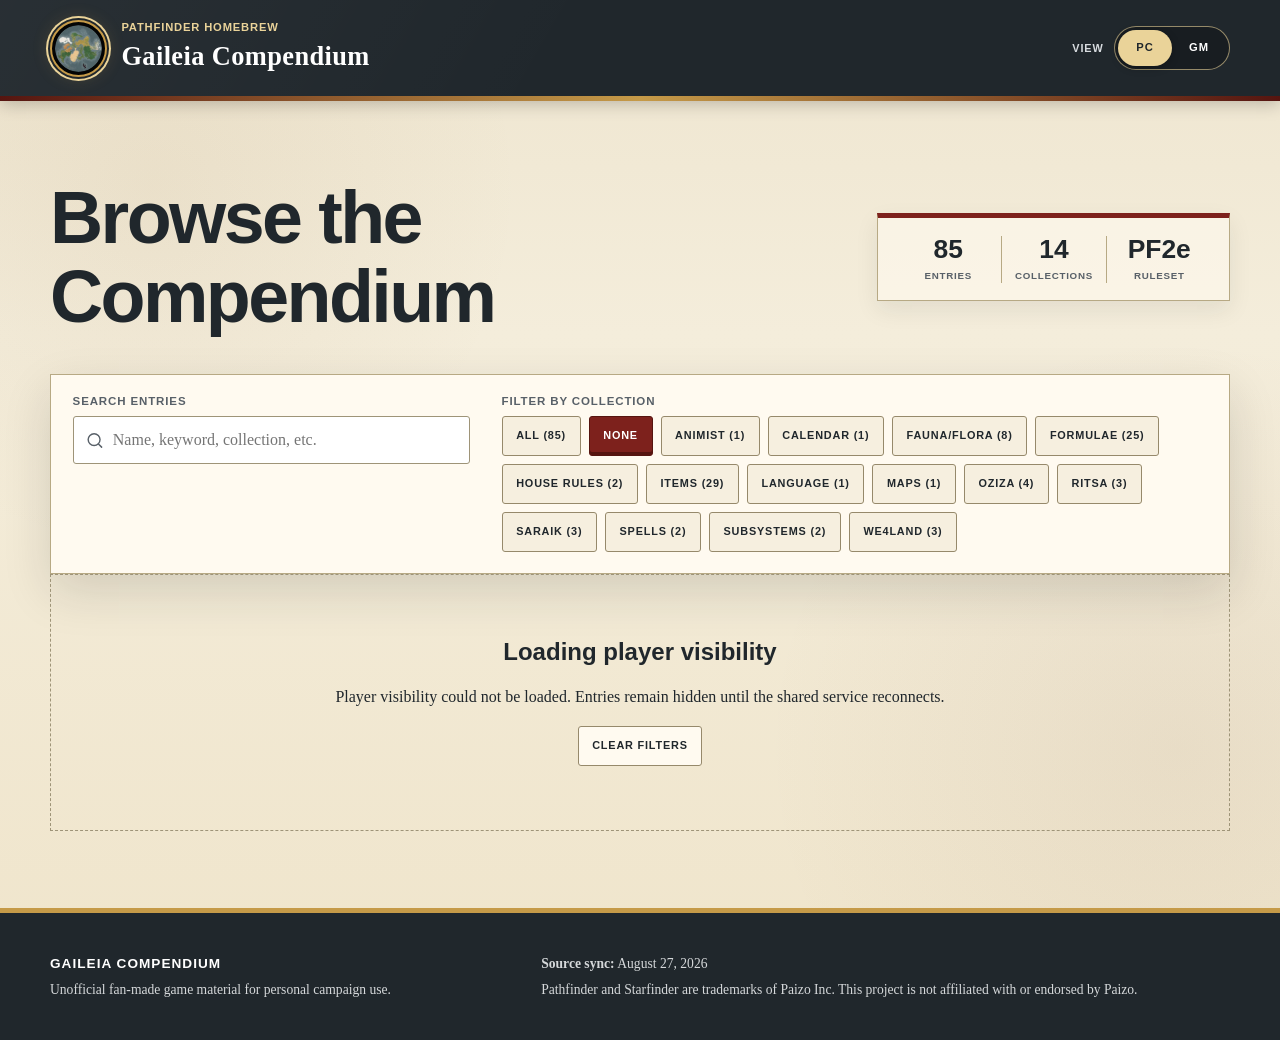
==== commit b4a4fe9e: "Add Feedback 10 crafting formulae" ====
--- a/index.html
+++ b/index.html
@@ -48,7 +48,7 @@
         <div class="hero">
           <h1 id="catalogue-title">Browse the Compendium</h1>
           <dl class="catalogue-stats" aria-label="Catalogue summary">
-            <div><dt id="entry-total">82</dt><dd>Entries</dd></div>
+            <div><dt id="entry-total">85</dt><dd>Entries</dd></div>
             <div><dt id="collection-total">14</dt><dd>Collections</dd></div>
             <div><dt>PF2e</dt><dd>Ruleset</dd></div>
           </dl>
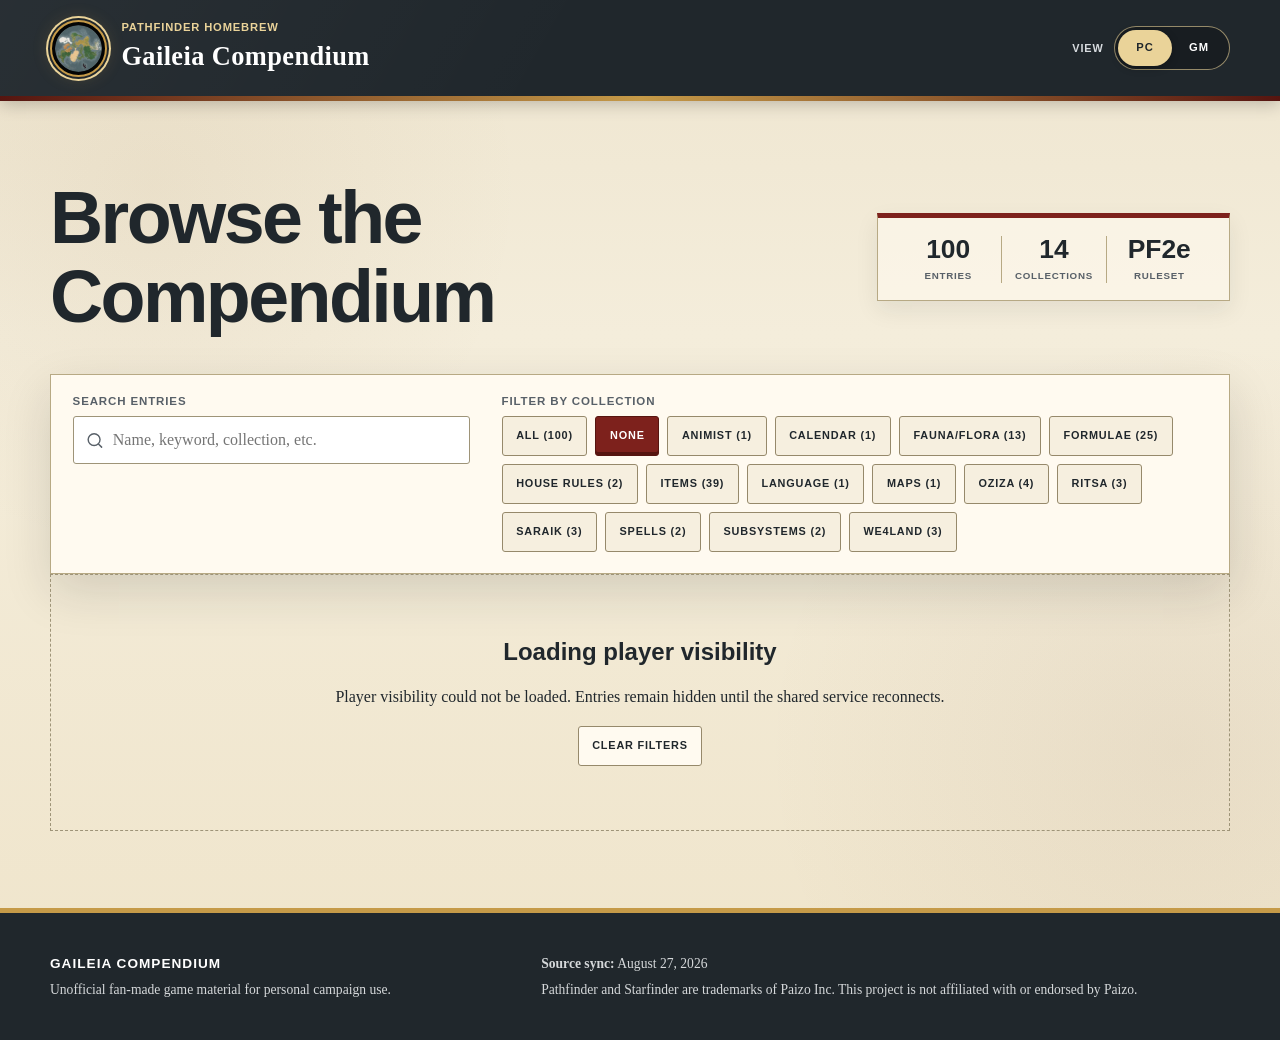
==== commit a22e8473: "Add veteran Catena GM-only compendium content (index.html)" ====
--- a/index.html
+++ b/index.html
@@ -48,7 +48,7 @@
         <div class="hero">
           <h1 id="catalogue-title">Browse the Compendium</h1>
           <dl class="catalogue-stats" aria-label="Catalogue summary">
-            <div><dt id="entry-total">85</dt><dd>Entries</dd></div>
+            <div><dt id="entry-total">100</dt><dd>Entries</dd></div>
             <div><dt id="collection-total">14</dt><dd>Collections</dd></div>
             <div><dt>PF2e</dt><dd>Ruleset</dd></div>
           </dl>
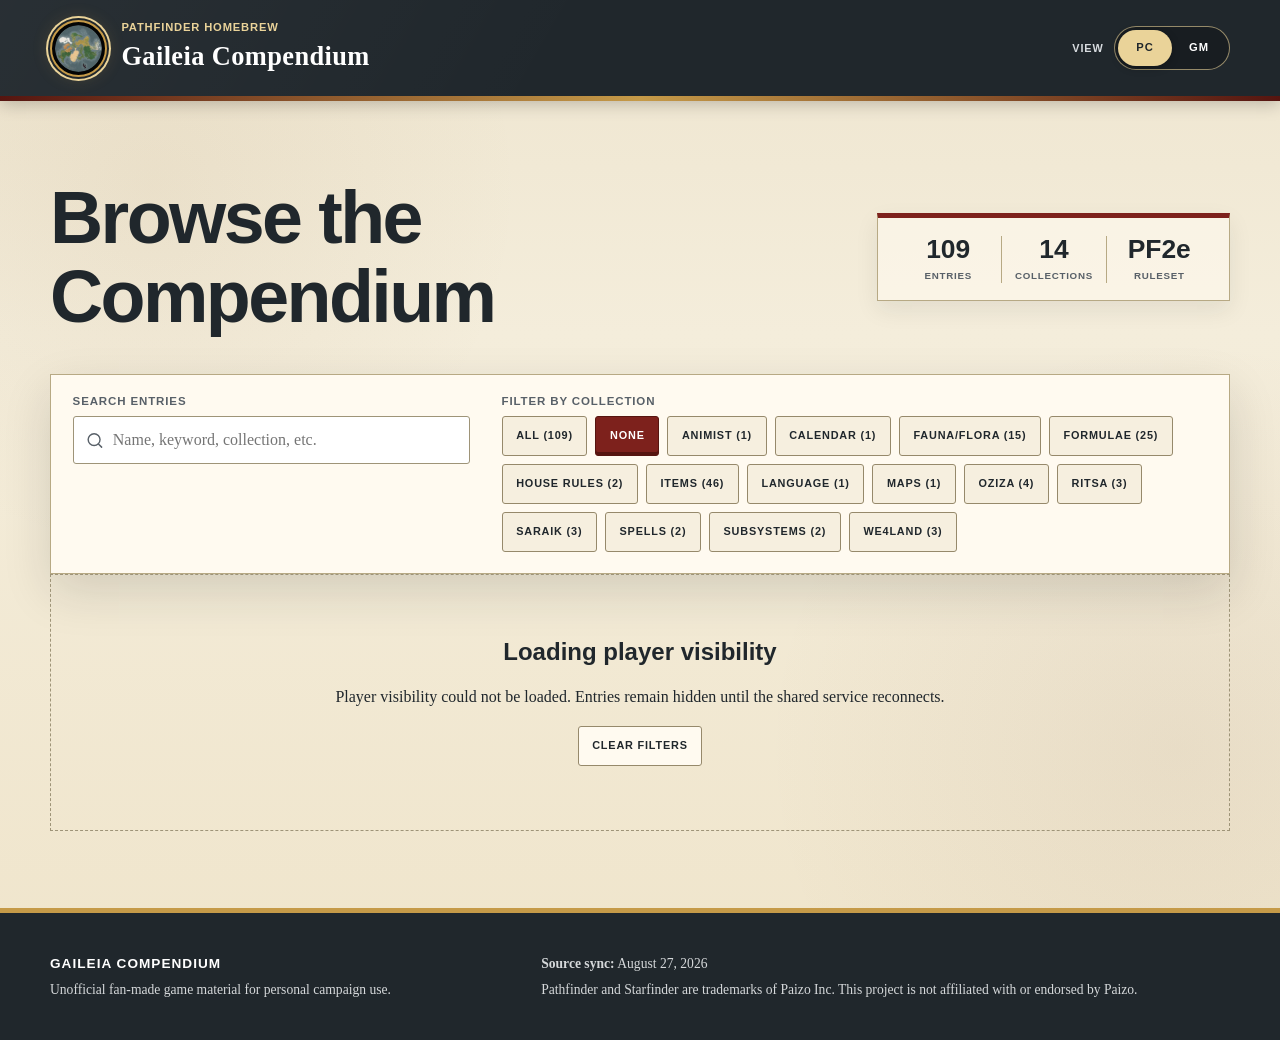
==== commit 2a7c5a36: "Add rookie and independent Catena compendium updates (index.html)" ====
--- a/index.html
+++ b/index.html
@@ -48,7 +48,7 @@
         <div class="hero">
           <h1 id="catalogue-title">Browse the Compendium</h1>
           <dl class="catalogue-stats" aria-label="Catalogue summary">
-            <div><dt id="entry-total">100</dt><dd>Entries</dd></div>
+            <div><dt id="entry-total">109</dt><dd>Entries</dd></div>
             <div><dt id="collection-total">14</dt><dd>Collections</dd></div>
             <div><dt>PF2e</dt><dd>Ruleset</dd></div>
           </dl>
